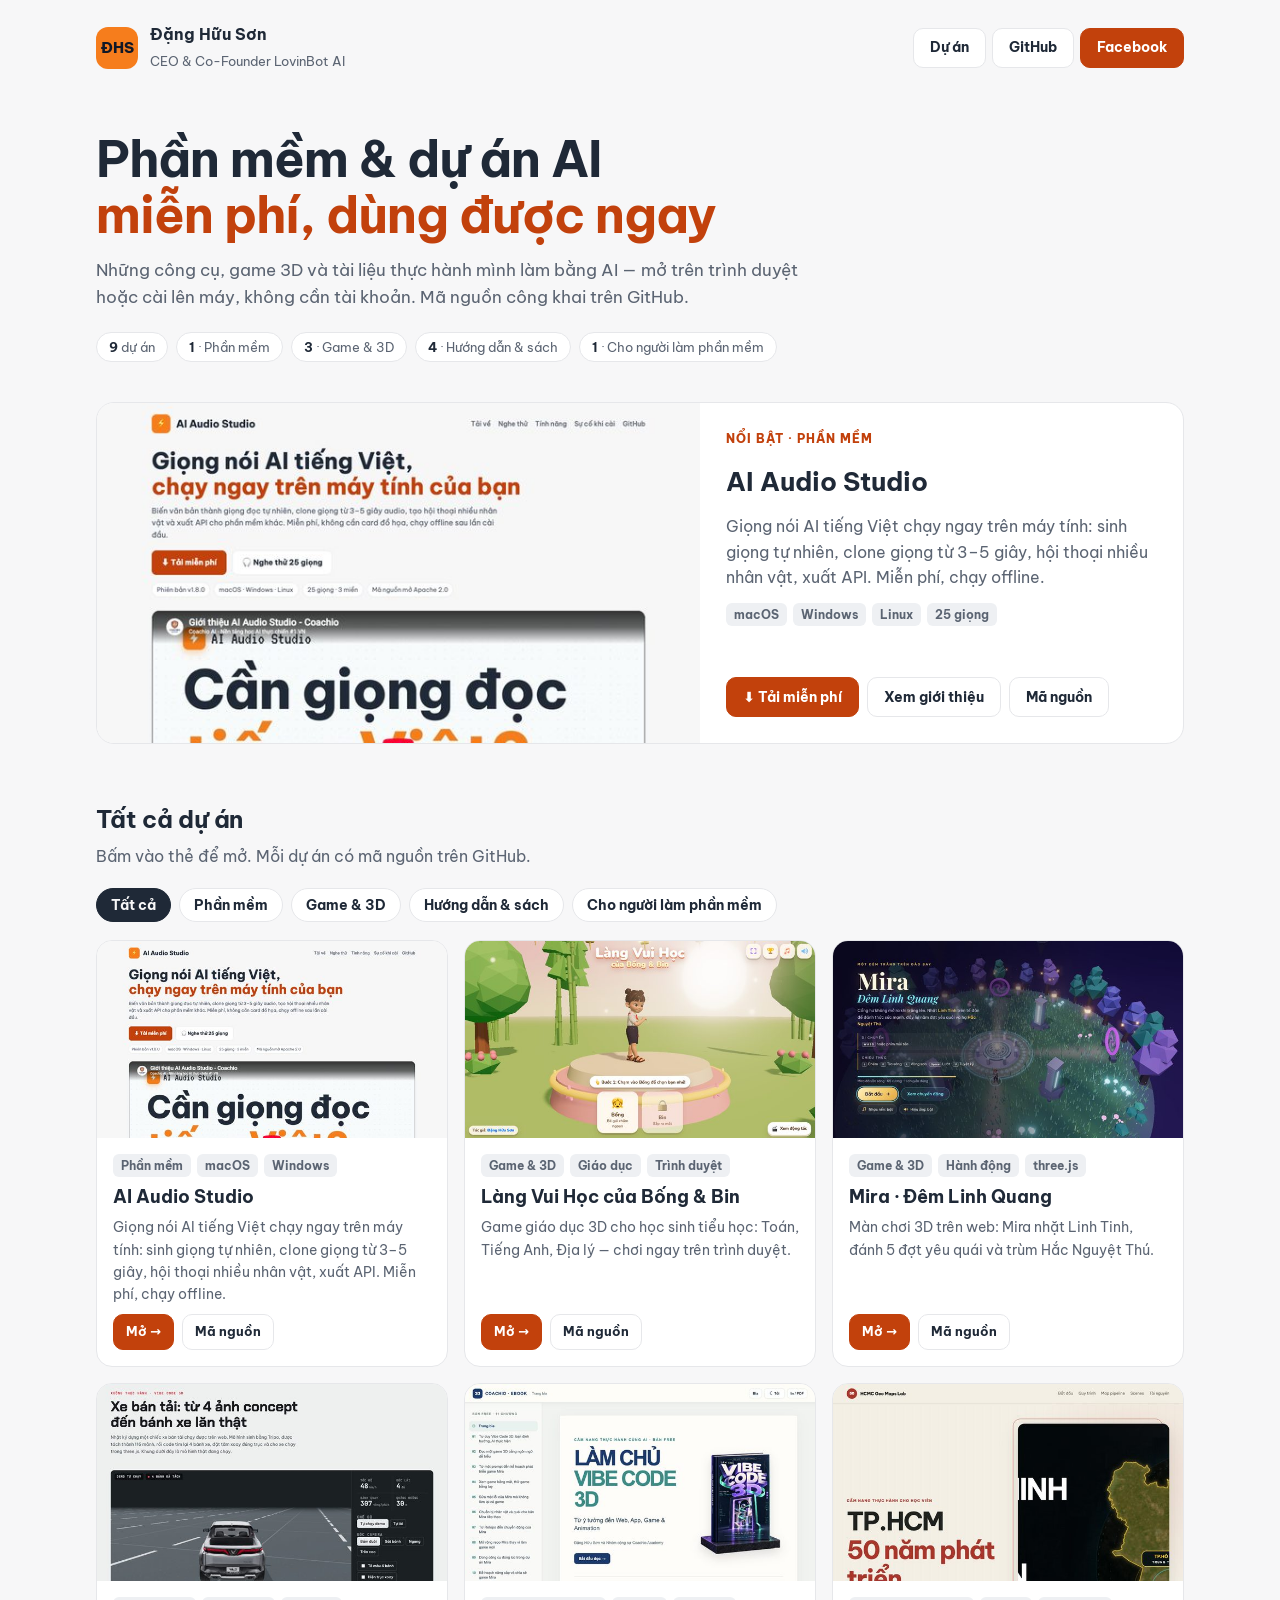
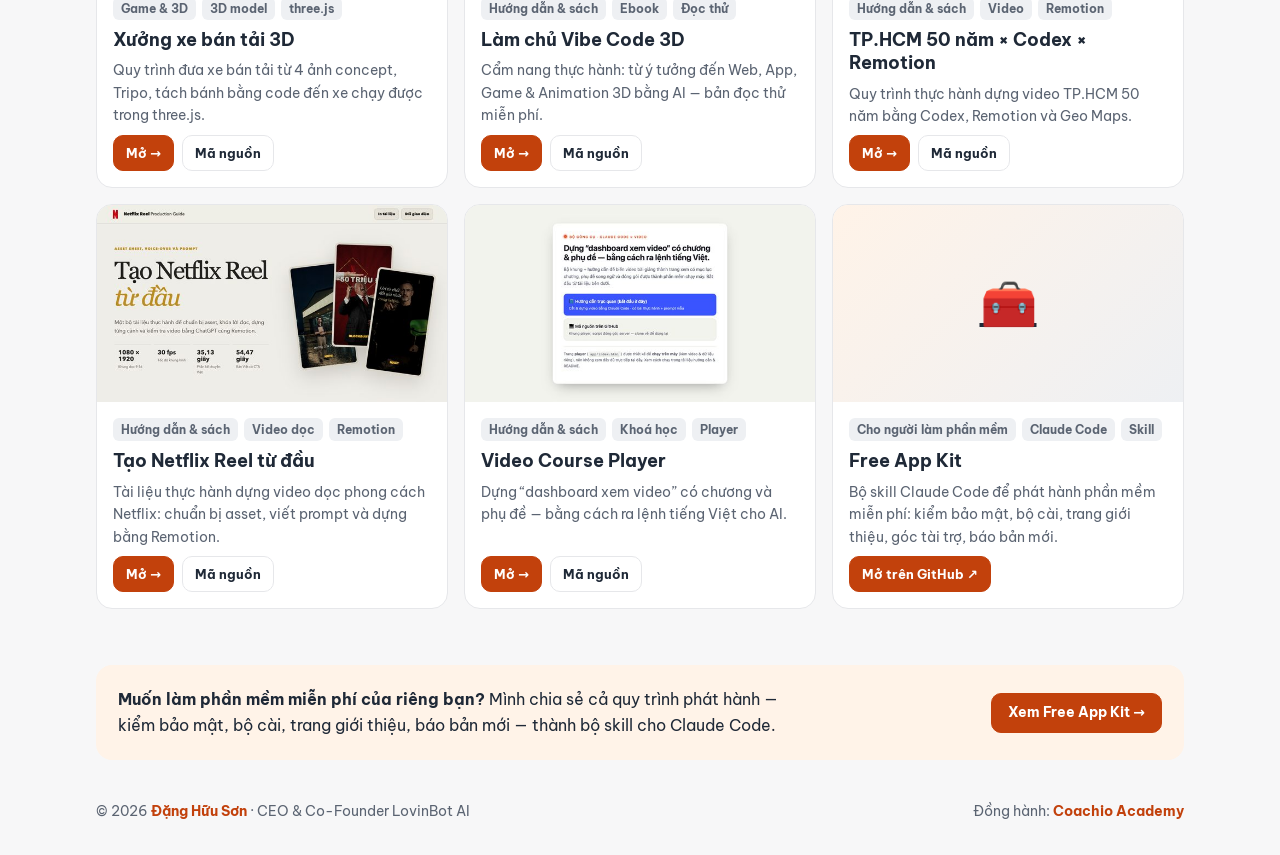
==== index.html @ 77b94af9 "Trang chủ app.danghuuson.com: tổng hợp dự án - index.html đọc projects.json: dự án nổi bật, lọc theo" ====
<!doctype html>
<html lang="vi">
<head>
<meta charset="utf-8">
<meta name="viewport" content="width=device-width, initial-scale=1">
<title>Đặng Hữu Sơn — Ứng dụng & dự án AI miễn phí</title>
<meta name="description" content="Phần mềm, game 3D và tài liệu thực hành AI miễn phí của Đặng Hữu Sơn — CEO & Co-Founder LovinBot AI. AI Audio Studio, Làng Vui Học, Vibe Code 3D…">
<meta property="og:title" content="Đặng Hữu Sơn — Ứng dụng & dự án AI miễn phí">
<meta property="og:description" content="Phần mềm, game 3D và tài liệu thực hành AI miễn phí.">
<meta property="og:image" content="https://app.danghuuson.com/assets/projects/vieneu-audio-studio.jpg">
<meta property="og:url" content="https://app.danghuuson.com/">
<link rel="icon" href="data:image/svg+xml,<svg xmlns='http://www.w3.org/2000/svg' viewBox='0 0 100 100'><text y='.9em' font-size='90'>⚡</text></svg>">
<link rel="preconnect" href="https://fonts.googleapis.com"><link rel="preconnect" href="https://fonts.gstatic.com" crossorigin>
<link href="https://fonts.googleapis.com/css2?family=Be+Vietnam+Pro:wght@400;500;700;800&display=swap" rel="stylesheet">
<style>
:root {
  --bg: #F7F7F8; --surface: #FFFFFF; --border: #E6E7EA; --text: #1F2937; --muted: #5B6472;
  --brand: #F67D1C; --ink: #C2410C; --soft: #FFF3E8; --chip: #EEF0F3;
}
@media (prefers-color-scheme: dark) {
  :root { --bg: #0F1115; --surface: #171A20; --border: #2A2F38; --text: #E8EAED; --muted: #A3AAB5;
          --ink: #FB923C; --soft: #2A2017; --chip: #232831; }
}
* { box-sizing: border-box; }
body { margin: 0; font: 16px/1.6 "Be Vietnam Pro", system-ui, sans-serif; color: var(--text); background: var(--bg); }
a { color: inherit; }
.wrap { max-width: 1120px; margin: 0 auto; padding: 0 16px; }
header.top { display: flex; align-items: center; justify-content: space-between; gap: 12px; padding: 22px 0; flex-wrap: wrap; }
.me { display: flex; align-items: center; gap: 12px; text-decoration: none; }
.avatar { width: 42px; height: 42px; border-radius: 12px; background: var(--brand); color: #111827; display: grid; place-items: center; font-weight: 800; font-size: 15px; }
.me b { display: block; font-size: 16px; }
.me small { color: var(--muted); font-size: 13px; }
.top nav { display: flex; gap: 6px; flex-wrap: wrap; }
.btn { display: inline-flex; align-items: center; gap: 6px; min-height: 40px; padding: 0 16px; border-radius: 10px; text-decoration: none;
       font-weight: 700; font-size: 14px; border: 1px solid var(--border); background: var(--surface); color: var(--text); }
.btn.primary { background: var(--ink); border-color: var(--ink); color: #fff; }
.btn:hover { border-color: var(--muted); }
.hero { padding: 36px 0 12px; }
.hero h1 { font-size: clamp(30px, 5vw, 50px); line-height: 1.12; margin: 0 0 14px; letter-spacing: -0.02em; }
.hero h1 em { font-style: normal; color: var(--ink); }
.hero p { color: var(--muted); max-width: 720px; margin: 0 0 20px; font-size: 17px; }
.stats { display: flex; gap: 8px; flex-wrap: wrap; }
.stat { font-size: 13px; padding: 4px 12px; border-radius: 999px; background: var(--surface); border: 1px solid var(--border); color: var(--muted); }
.stat b { color: var(--text); }
h2 { font-size: 24px; margin: 56px 0 6px; letter-spacing: -0.01em; scroll-margin-top: 16px; }
.lead { color: var(--muted); margin: 0 0 18px; }
.featured { display: grid; grid-template-columns: 1.25fr 1fr; gap: 0; overflow: hidden; border-radius: 18px;
            border: 1px solid var(--border); background: var(--surface); margin-top: 28px; }
.featured img { width: 100%; height: 100%; object-fit: cover; display: block; min-height: 260px; }
.featured .body { padding: 26px; display: flex; flex-direction: column; gap: 12px; }
.featured h3 { margin: 0; font-size: 26px; }
.featured p { margin: 0; color: var(--muted); }
.kicker { font-size: 12px; font-weight: 800; letter-spacing: 1px; text-transform: uppercase; color: var(--ink); }
.tags { display: flex; gap: 6px; flex-wrap: wrap; }
.tag { font-size: 12px; font-weight: 700; padding: 2px 8px; border-radius: 6px; background: var(--chip); color: var(--muted); }
.actions { display: flex; gap: 8px; flex-wrap: wrap; margin-top: auto; }
@media (max-width: 760px) { .featured { grid-template-columns: 1fr; } .featured img { min-height: 0; aspect-ratio: 16/9; } }
.filters { display: flex; gap: 8px; overflow-x: auto; scrollbar-width: none; margin: 4px 0 18px; }
.chip { flex: none; font: 700 14px "Be Vietnam Pro", sans-serif; padding: 7px 14px; border-radius: 999px; cursor: pointer;
        border: 1px solid var(--border); background: var(--surface); color: var(--text); }
.chip[aria-pressed="true"] { background: var(--text); color: var(--bg); border-color: var(--text); }
.grid { display: grid; gap: 16px; grid-template-columns: repeat(auto-fill, minmax(300px, 1fr)); }
.card { display: flex; flex-direction: column; border-radius: 16px; overflow: hidden; border: 1px solid var(--border); background: var(--surface);
        transition: transform .15s ease, box-shadow .15s ease; }
.card:hover { transform: translateY(-2px); box-shadow: 0 10px 24px rgba(16, 24, 40, .08); }
.card[hidden] { display: none; }
.thumb { display: block; aspect-ratio: 16 / 9; background: var(--soft); overflow: hidden; }
.thumb img { width: 100%; height: 100%; object-fit: cover; display: block; transition: transform .3s ease; }
.card:hover .thumb img { transform: scale(1.03); }
.thumb.empty { display: grid; place-items: center; font-size: 46px; background: linear-gradient(135deg, var(--soft), var(--chip)); }
.card .body { padding: 16px; display: flex; flex-direction: column; gap: 8px; flex: 1; }
.card h3 { margin: 0; font-size: 18px; line-height: 1.3; }
.card h3 a { text-decoration: none; }
.card p { margin: 0; color: var(--muted); font-size: 14px; }
.card .actions .btn { min-height: 36px; padding: 0 12px; font-size: 13px; }
.about { margin-top: 56px; padding: 22px; border-radius: 16px; background: var(--soft); display: flex; gap: 16px; align-items: center; flex-wrap: wrap; justify-content: space-between; }
.about p { margin: 0; max-width: 680px; }
footer { margin: 40px 0 32px; color: var(--muted); font-size: 14px; display: flex; gap: 16px; flex-wrap: wrap; justify-content: space-between; }
footer a { color: var(--ink); font-weight: 700; text-decoration: none; }
</style>
</head>
<body>
<div class="wrap">
  <header class="top">
    <a class="me" href="/"><span class="avatar" aria-hidden="true">ĐHS</span><span><b>Đặng Hữu Sơn</b><small>CEO &amp; Co-Founder LovinBot AI</small></span></a>
    <nav>
      <a class="btn" href="#du-an">Dự án</a>
      <a class="btn" href="https://github.com/sonlovinbot" target="_blank" rel="noopener">GitHub</a>
      <a class="btn primary" href="https://www.facebook.com/danghuuson.182/" target="_blank" rel="noopener">Facebook</a>
    </nav>
  </header>

  <section class="hero">
    <h1>Phần mềm &amp; dự án AI<br><em>miễn phí, dùng được ngay</em></h1>
    <p>Những công cụ, game 3D và tài liệu thực hành mình làm bằng AI — mở trên trình duyệt hoặc cài lên máy, không cần tài khoản. Mã nguồn công khai trên GitHub.</p>
    <div class="stats" id="stats"></div>
  </section>

  <div id="featured"></div>

  <h2 id="du-an">Tất cả dự án</h2>
  <p class="lead">Bấm vào thẻ để mở. Mỗi dự án có mã nguồn trên GitHub.</p>
  <div class="filters" id="filters" role="group" aria-label="Lọc dự án"></div>
  <div class="grid" id="grid"><noscript><p>Bật JavaScript để xem danh sách, hoặc xem <a href="https://github.com/sonlovinbot?tab=repositories">các repo trên GitHub</a>.</p></noscript></div>

  <section class="about">
    <p><b>Muốn làm phần mềm miễn phí của riêng bạn?</b> Mình chia sẻ cả quy trình phát hành — kiểm bảo mật, bộ cài, trang giới thiệu, báo bản mới — thành bộ skill cho Claude Code.</p>
    <a class="btn primary" href="https://github.com/sonlovinbot/free-app-sponsor-kit" target="_blank" rel="noopener">Xem Free App Kit →</a>
  </section>

  <footer>
    <span>© 2026 <a href="https://www.facebook.com/danghuuson.182/" target="_blank" rel="noopener">Đặng Hữu Sơn</a> · CEO &amp; Co-Founder LovinBot AI</span>
    <span>Đồng hành: <a href="https://academy.coachio.ai/?utm_source=app_hub&amp;utm_medium=website&amp;utm_campaign=footer" target="_blank" rel="noopener">Coachio Academy</a></span>
  </footer>
</div>
<script>
// Danh sách dự án đọc từ projects.json — thêm dự án mới chỉ cần sửa file đó.
(async function () {
  const el = (t, c, txt) => { const e = document.createElement(t); if (c) e.className = c; if (txt) e.textContent = txt; return e; };
  const isExt = (u) => /^https?:\/\//.test(u);
  const a = (href, cls, txt) => { const x = el("a", cls, txt); x.href = href; if (isExt(href)) { x.target = "_blank"; x.rel = "noopener"; } return x; };
  let data;
  try { data = await (await fetch("projects.json", { cache: "no-store" })).json(); } catch { return; }
  const P = data.projects || [], C = data.categories || {};
  const stats = document.getElementById("stats");
  const counts = {}; P.forEach((p) => (counts[p.category] = (counts[p.category] || 0) + 1));
  const s0 = el("span", "stat"); s0.append(el("b", "", String(P.length)), document.createTextNode(" dự án")); stats.append(s0);
  Object.keys(C).forEach((k) => { if (counts[k]) { const s = el("span", "stat"); s.append(el("b", "", String(counts[k])), document.createTextNode(" · " + C[k])); stats.append(s); } });

  const f = P.find((p) => p.featured);
  if (f) {
    const box = el("article", "featured");
    const imgLink = a(f.url, "", ""); const img = el("img"); img.src = f.image; img.alt = f.title; imgLink.append(img); box.append(imgLink);
    const b = el("div", "body");
    b.append(el("span", "kicker", "Nổi bật · " + (C[f.category] || "")), el("h3", "", f.title), el("p", "", f.desc));
    const tg = el("div", "tags"); (f.tags || []).forEach((t) => tg.append(el("span", "tag", t))); b.append(tg);
    const ac = el("div", "actions");
    if (f.download) ac.append(a(f.download, "btn primary", "⬇ Tải miễn phí"));
    ac.append(a(f.url, "btn", "Xem giới thiệu"));
    if (f.repo) ac.append(a(f.repo, "btn", "Mã nguồn"));
    b.append(ac); box.append(b);
    document.getElementById("featured").append(box);
  }

  const grid = document.getElementById("grid");
  P.forEach((p) => {
    const card = el("article", "card"); card.dataset.cat = p.category;
    const th = a(p.url, "thumb" + (p.image ? "" : " empty"), p.image ? "" : "🧰");
    if (p.image) { const i = el("img"); i.src = p.image; i.alt = p.title; i.loading = "lazy"; th.append(i); }
    card.append(th);
    const b = el("div", "body");
    const tg = el("div", "tags"); tg.append(el("span", "tag", C[p.category] || p.category)); (p.tags || []).slice(0, 2).forEach((t) => tg.append(el("span", "tag", t)));
    const h = el("h3"); h.append(a(p.url, "", p.title));
    b.append(tg, h, el("p", "", p.desc));
    const ac = el("div", "actions"); ac.append(a(p.url, "btn primary", isExt(p.url) ? "Mở trên GitHub ↗" : "Mở →"));
    if (p.repo && p.repo !== p.url) ac.append(a(p.repo, "btn", "Mã nguồn"));
    b.append(ac); card.append(b); grid.append(card);
  });

  const fl = document.getElementById("filters");
  const mk = (key, label) => { const c = el("button", "chip", label); c.type = "button"; c.dataset.f = key; c.setAttribute("aria-pressed", key === "" ? "true" : "false"); fl.append(c); };
  mk("", "Tất cả"); Object.keys(C).forEach((k) => counts[k] && mk(k, C[k]));
  fl.addEventListener("click", (e) => {
    const c = e.target.closest(".chip"); if (!c) return;
    fl.querySelectorAll(".chip").forEach((x) => x.setAttribute("aria-pressed", x === c));
    grid.querySelectorAll(".card").forEach((k) => (k.hidden = !!c.dataset.f && k.dataset.cat !== c.dataset.f));
  });
})();
</script>
</body>
</html>
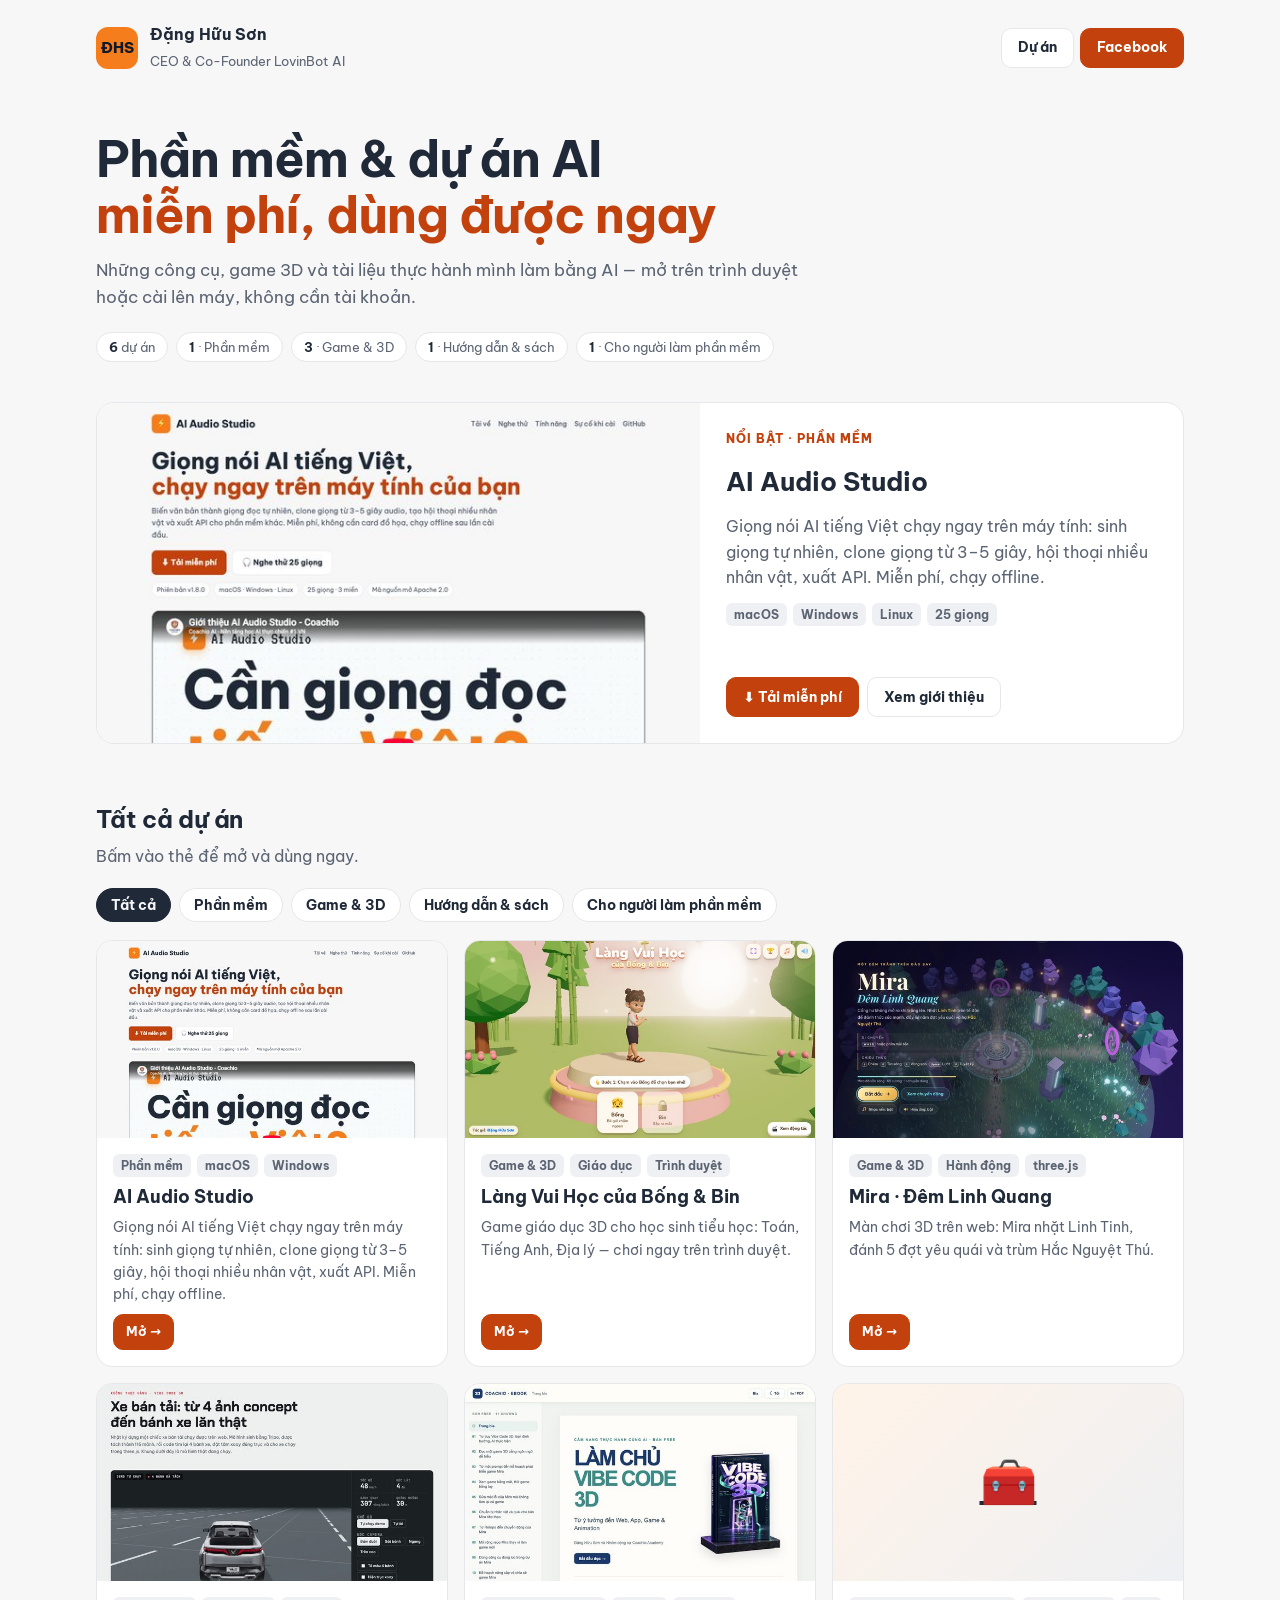
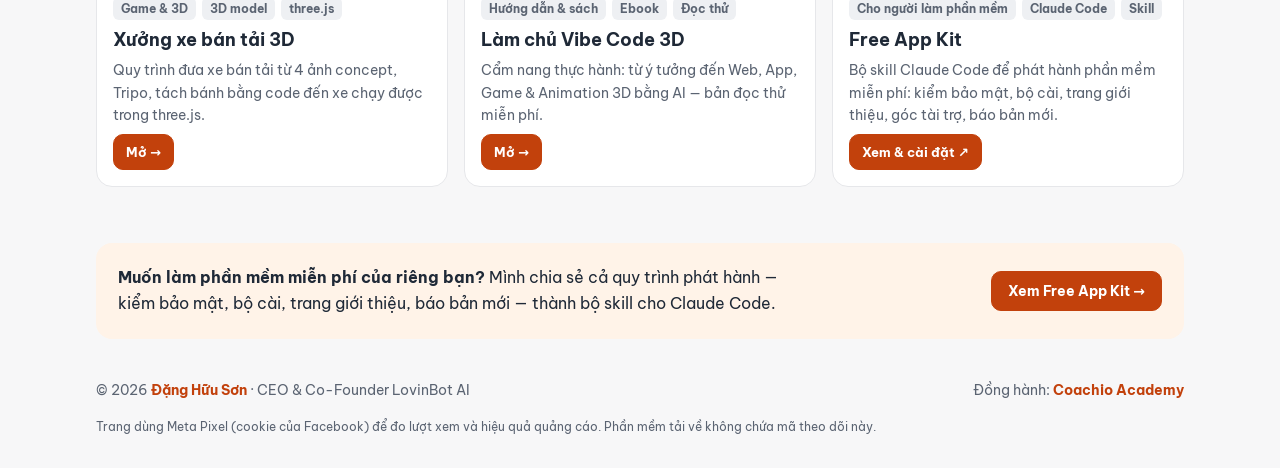
==== commit 332a6921: "Trang chủ: chỉ link sử dụng, gọn danh sách, Meta Pixel - Bỏ mọi link mã nguồn (nút Mã nguồn, nút Git" ====
--- a/index.html
+++ b/index.html
@@ -77,7 +77,25 @@
 .about p { margin: 0; max-width: 680px; }
 footer { margin: 40px 0 32px; color: var(--muted); font-size: 14px; display: flex; gap: 16px; flex-wrap: wrap; justify-content: space-between; }
 footer a { color: var(--ink); font-weight: 700; text-decoration: none; }
+footer .privacy { flex-basis: 100%; font-size: 12px; }
 </style>
+<!-- Meta Pixel Code -->
+<script>
+!function(f,b,e,v,n,t,s)
+{if(f.fbq)return;n=f.fbq=function(){n.callMethod?
+n.callMethod.apply(n,arguments):n.queue.push(arguments)};
+if(!f._fbq)f._fbq=n;n.push=n;n.loaded=!0;n.version='2.0';
+n.queue=[];t=b.createElement(e);t.async=!0;
+t.src=v;s=b.getElementsByTagName(e)[0];
+s.parentNode.insertBefore(t,s)}(window, document,'script',
+'https://connect.facebook.net/en_US/fbevents.js');
+fbq('init', '1152715006830829');
+fbq('track', 'PageView');
+</script>
+<noscript><img height="1" width="1" style="display:none"
+src="https://www.facebook.com/tr?id=1152715006830829&ev=PageView&noscript=1"
+/></noscript>
+<!-- End Meta Pixel Code -->
 </head>
 <body>
 <div class="wrap">
@@ -85,23 +103,22 @@
     <a class="me" href="/"><span class="avatar" aria-hidden="true">ĐHS</span><span><b>Đặng Hữu Sơn</b><small>CEO &amp; Co-Founder LovinBot AI</small></span></a>
     <nav>
       <a class="btn" href="#du-an">Dự án</a>
-      <a class="btn" href="https://github.com/sonlovinbot" target="_blank" rel="noopener">GitHub</a>
       <a class="btn primary" href="https://www.facebook.com/danghuuson.182/" target="_blank" rel="noopener">Facebook</a>
     </nav>
   </header>
 
   <section class="hero">
     <h1>Phần mềm &amp; dự án AI<br><em>miễn phí, dùng được ngay</em></h1>
-    <p>Những công cụ, game 3D và tài liệu thực hành mình làm bằng AI — mở trên trình duyệt hoặc cài lên máy, không cần tài khoản. Mã nguồn công khai trên GitHub.</p>
+    <p>Những công cụ, game 3D và tài liệu thực hành mình làm bằng AI — mở trên trình duyệt hoặc cài lên máy, không cần tài khoản.</p>
     <div class="stats" id="stats"></div>
   </section>
 
   <div id="featured"></div>
 
   <h2 id="du-an">Tất cả dự án</h2>
-  <p class="lead">Bấm vào thẻ để mở. Mỗi dự án có mã nguồn trên GitHub.</p>
+  <p class="lead">Bấm vào thẻ để mở và dùng ngay.</p>
   <div class="filters" id="filters" role="group" aria-label="Lọc dự án"></div>
-  <div class="grid" id="grid"><noscript><p>Bật JavaScript để xem danh sách, hoặc xem <a href="https://github.com/sonlovinbot?tab=repositories">các repo trên GitHub</a>.</p></noscript></div>
+  <div class="grid" id="grid"><noscript><p>Bật JavaScript để xem danh sách dự án.</p></noscript></div>
 
   <section class="about">
     <p><b>Muốn làm phần mềm miễn phí của riêng bạn?</b> Mình chia sẻ cả quy trình phát hành — kiểm bảo mật, bộ cài, trang giới thiệu, báo bản mới — thành bộ skill cho Claude Code.</p>
@@ -111,6 +128,7 @@
   <footer>
     <span>© 2026 <a href="https://www.facebook.com/danghuuson.182/" target="_blank" rel="noopener">Đặng Hữu Sơn</a> · CEO &amp; Co-Founder LovinBot AI</span>
     <span>Đồng hành: <a href="https://academy.coachio.ai/?utm_source=app_hub&amp;utm_medium=website&amp;utm_campaign=footer" target="_blank" rel="noopener">Coachio Academy</a></span>
+    <span class="privacy">Trang dùng Meta Pixel (cookie của Facebook) để đo lượt xem và hiệu quả quảng cáo. Phần mềm tải về không chứa mã theo dõi này.</span>
   </footer>
 </div>
 <script>
@@ -130,14 +148,13 @@
   const f = P.find((p) => p.featured);
   if (f) {
     const box = el("article", "featured");
-    const imgLink = a(f.url, "", ""); const img = el("img"); img.src = f.image; img.alt = f.title; imgLink.append(img); box.append(imgLink);
+    const imgLink = a(f.url, "", ""); imgLink.dataset.pid = f.id; const img = el("img"); img.src = f.image; img.alt = f.title; imgLink.append(img); box.append(imgLink);
     const b = el("div", "body");
     b.append(el("span", "kicker", "Nổi bật · " + (C[f.category] || "")), el("h3", "", f.title), el("p", "", f.desc));
     const tg = el("div", "tags"); (f.tags || []).forEach((t) => tg.append(el("span", "tag", t))); b.append(tg);
     const ac = el("div", "actions");
-    if (f.download) ac.append(a(f.download, "btn primary", "⬇ Tải miễn phí"));
-    ac.append(a(f.url, "btn", "Xem giới thiệu"));
-    if (f.repo) ac.append(a(f.repo, "btn", "Mã nguồn"));
+    if (f.download) { const d = a(f.download, "btn primary", "⬇ Tải miễn phí"); d.dataset.pid = f.id; d.dataset.act = "download"; ac.append(d); }
+    const v = a(f.url, "btn", "Xem giới thiệu"); v.dataset.pid = f.id; ac.append(v);
     b.append(ac); box.append(b);
     document.getElementById("featured").append(box);
   }
@@ -145,16 +162,26 @@
   const grid = document.getElementById("grid");
   P.forEach((p) => {
     const card = el("article", "card"); card.dataset.cat = p.category;
-    const th = a(p.url, "thumb" + (p.image ? "" : " empty"), p.image ? "" : "🧰");
+    const th = a(p.url, "thumb" + (p.image ? "" : " empty"), p.image ? "" : "🧰"); th.dataset.pid = p.id;
     if (p.image) { const i = el("img"); i.src = p.image; i.alt = p.title; i.loading = "lazy"; th.append(i); }
     card.append(th);
     const b = el("div", "body");
     const tg = el("div", "tags"); tg.append(el("span", "tag", C[p.category] || p.category)); (p.tags || []).slice(0, 2).forEach((t) => tg.append(el("span", "tag", t)));
-    const h = el("h3"); h.append(a(p.url, "", p.title));
+    const h = el("h3"); const ht = a(p.url, "", p.title); ht.dataset.pid = p.id; h.append(ht);
     b.append(tg, h, el("p", "", p.desc));
-    const ac = el("div", "actions"); ac.append(a(p.url, "btn primary", isExt(p.url) ? "Mở trên GitHub ↗" : "Mở →"));
-    if (p.repo && p.repo !== p.url) ac.append(a(p.repo, "btn", "Mã nguồn"));
+    const ac = el("div", "actions"); const op = a(p.url, "btn primary", p.cta || (isExt(p.url) ? "Mở ↗" : "Mở →")); op.dataset.pid = p.id; ac.append(op);
     b.append(ac); card.append(b); grid.append(card);
+  });
+
+  // Meta Pixel: ghi nhận dự án được mở / tải (bị trình chặn quảng cáo chặn thì bỏ qua).
+  document.addEventListener("click", (e) => {
+    const link = e.target.closest("a[data-pid]");
+    if (!link || typeof window.fbq !== "function") return;
+    const p = P.find((x) => x.id === link.dataset.pid);
+    if (!p) return;
+    const info = { content_ids: [p.id], content_name: p.title, content_category: C[p.category] || p.category, content_type: "product" };
+    if (link.dataset.act === "download") window.fbq("trackCustom", "DownloadClick", info);
+    else window.fbq("track", "ViewContent", info);
   });
 
   const fl = document.getElementById("filters");
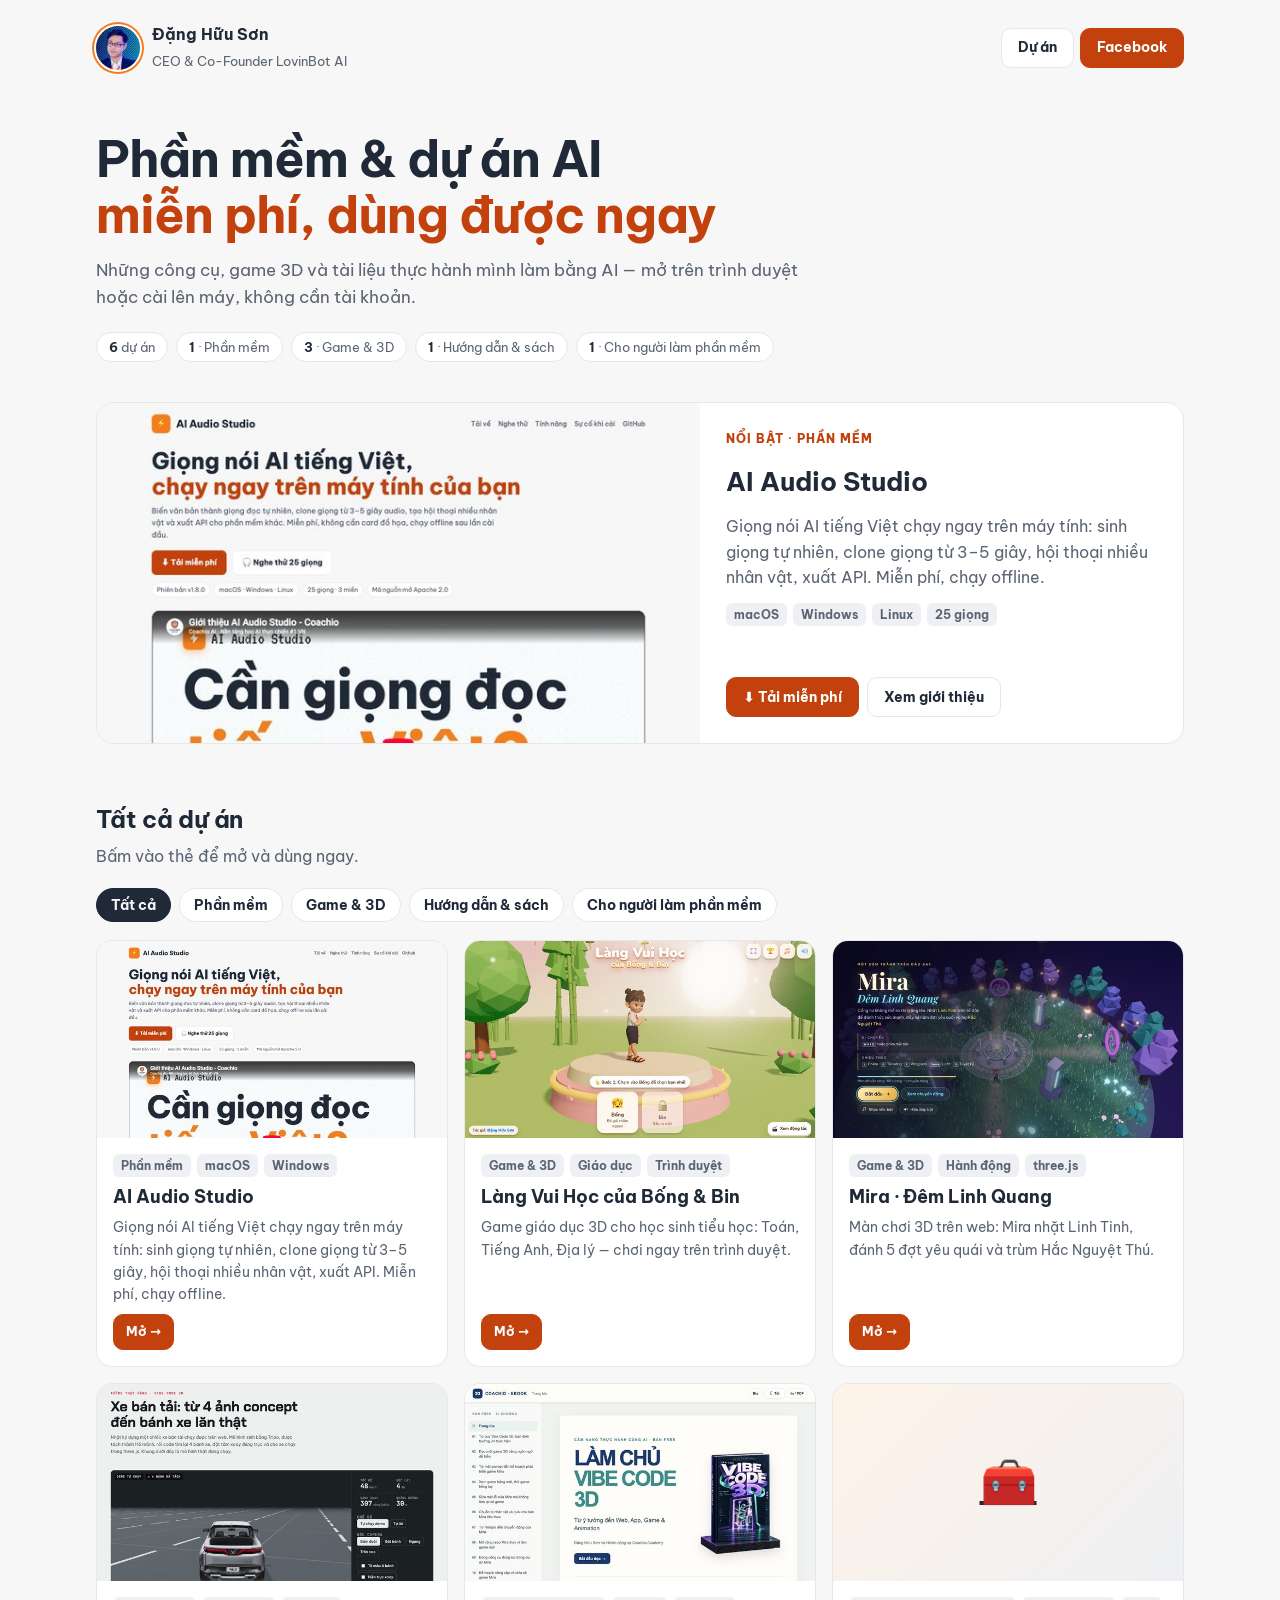
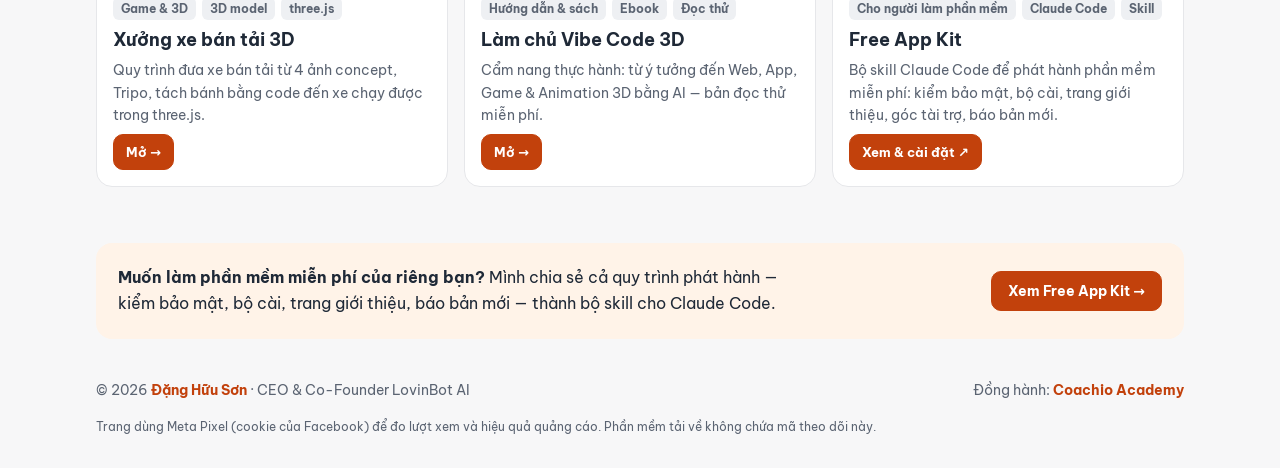
==== commit b8df9ca1: "Trang chủ: ảnh đại diện tròn làm logo + favicon Co-Authored-By: Claude Opus 5.5 <noreply@anthropic.c" ====
--- a/index.html
+++ b/index.html
@@ -7,9 +7,11 @@
 <meta name="description" content="Phần mềm, game 3D và tài liệu thực hành AI miễn phí của Đặng Hữu Sơn — CEO & Co-Founder LovinBot AI. AI Audio Studio, Làng Vui Học, Vibe Code 3D…">
 <meta property="og:title" content="Đặng Hữu Sơn — Ứng dụng & dự án AI miễn phí">
 <meta property="og:description" content="Phần mềm, game 3D và tài liệu thực hành AI miễn phí.">
-<meta property="og:image" content="https://app.danghuuson.com/assets/projects/vieneu-audio-studio.jpg">
+<meta property="og:image" content="https://app.danghuuson.com/assets/brand/avatar.jpg">
 <meta property="og:url" content="https://app.danghuuson.com/">
-<link rel="icon" href="data:image/svg+xml,<svg xmlns='http://www.w3.org/2000/svg' viewBox='0 0 100 100'><text y='.9em' font-size='90'>⚡</text></svg>">
+<link rel="icon" type="image/png" sizes="64x64" href="/assets/brand/favicon-64.png">
+<link rel="icon" type="image/png" sizes="32x32" href="/assets/brand/favicon-32.png">
+<link rel="apple-touch-icon" href="/assets/brand/apple-touch-icon.png">
 <link rel="preconnect" href="https://fonts.googleapis.com"><link rel="preconnect" href="https://fonts.gstatic.com" crossorigin>
 <link href="https://fonts.googleapis.com/css2?family=Be+Vietnam+Pro:wght@400;500;700;800&display=swap" rel="stylesheet">
 <style>
@@ -27,7 +29,7 @@
 .wrap { max-width: 1120px; margin: 0 auto; padding: 0 16px; }
 header.top { display: flex; align-items: center; justify-content: space-between; gap: 12px; padding: 22px 0; flex-wrap: wrap; }
 .me { display: flex; align-items: center; gap: 12px; text-decoration: none; }
-.avatar { width: 42px; height: 42px; border-radius: 12px; background: var(--brand); color: #111827; display: grid; place-items: center; font-weight: 800; font-size: 15px; }
+.avatar { width: 44px; height: 44px; border-radius: 50%; object-fit: cover; display: block; box-shadow: 0 0 0 2px var(--surface), 0 0 0 4px var(--brand); }
 .me b { display: block; font-size: 16px; }
 .me small { color: var(--muted); font-size: 13px; }
 .top nav { display: flex; gap: 6px; flex-wrap: wrap; }
@@ -100,7 +102,7 @@
 <body>
 <div class="wrap">
   <header class="top">
-    <a class="me" href="/"><span class="avatar" aria-hidden="true">ĐHS</span><span><b>Đặng Hữu Sơn</b><small>CEO &amp; Co-Founder LovinBot AI</small></span></a>
+    <a class="me" href="/"><img class="avatar" src="/assets/brand/avatar.jpg" alt="Đặng Hữu Sơn" width="44" height="44"><span><b>Đặng Hữu Sơn</b><small>CEO &amp; Co-Founder LovinBot AI</small></span></a>
     <nav>
       <a class="btn" href="#du-an">Dự án</a>
       <a class="btn primary" href="https://www.facebook.com/danghuuson.182/" target="_blank" rel="noopener">Facebook</a>
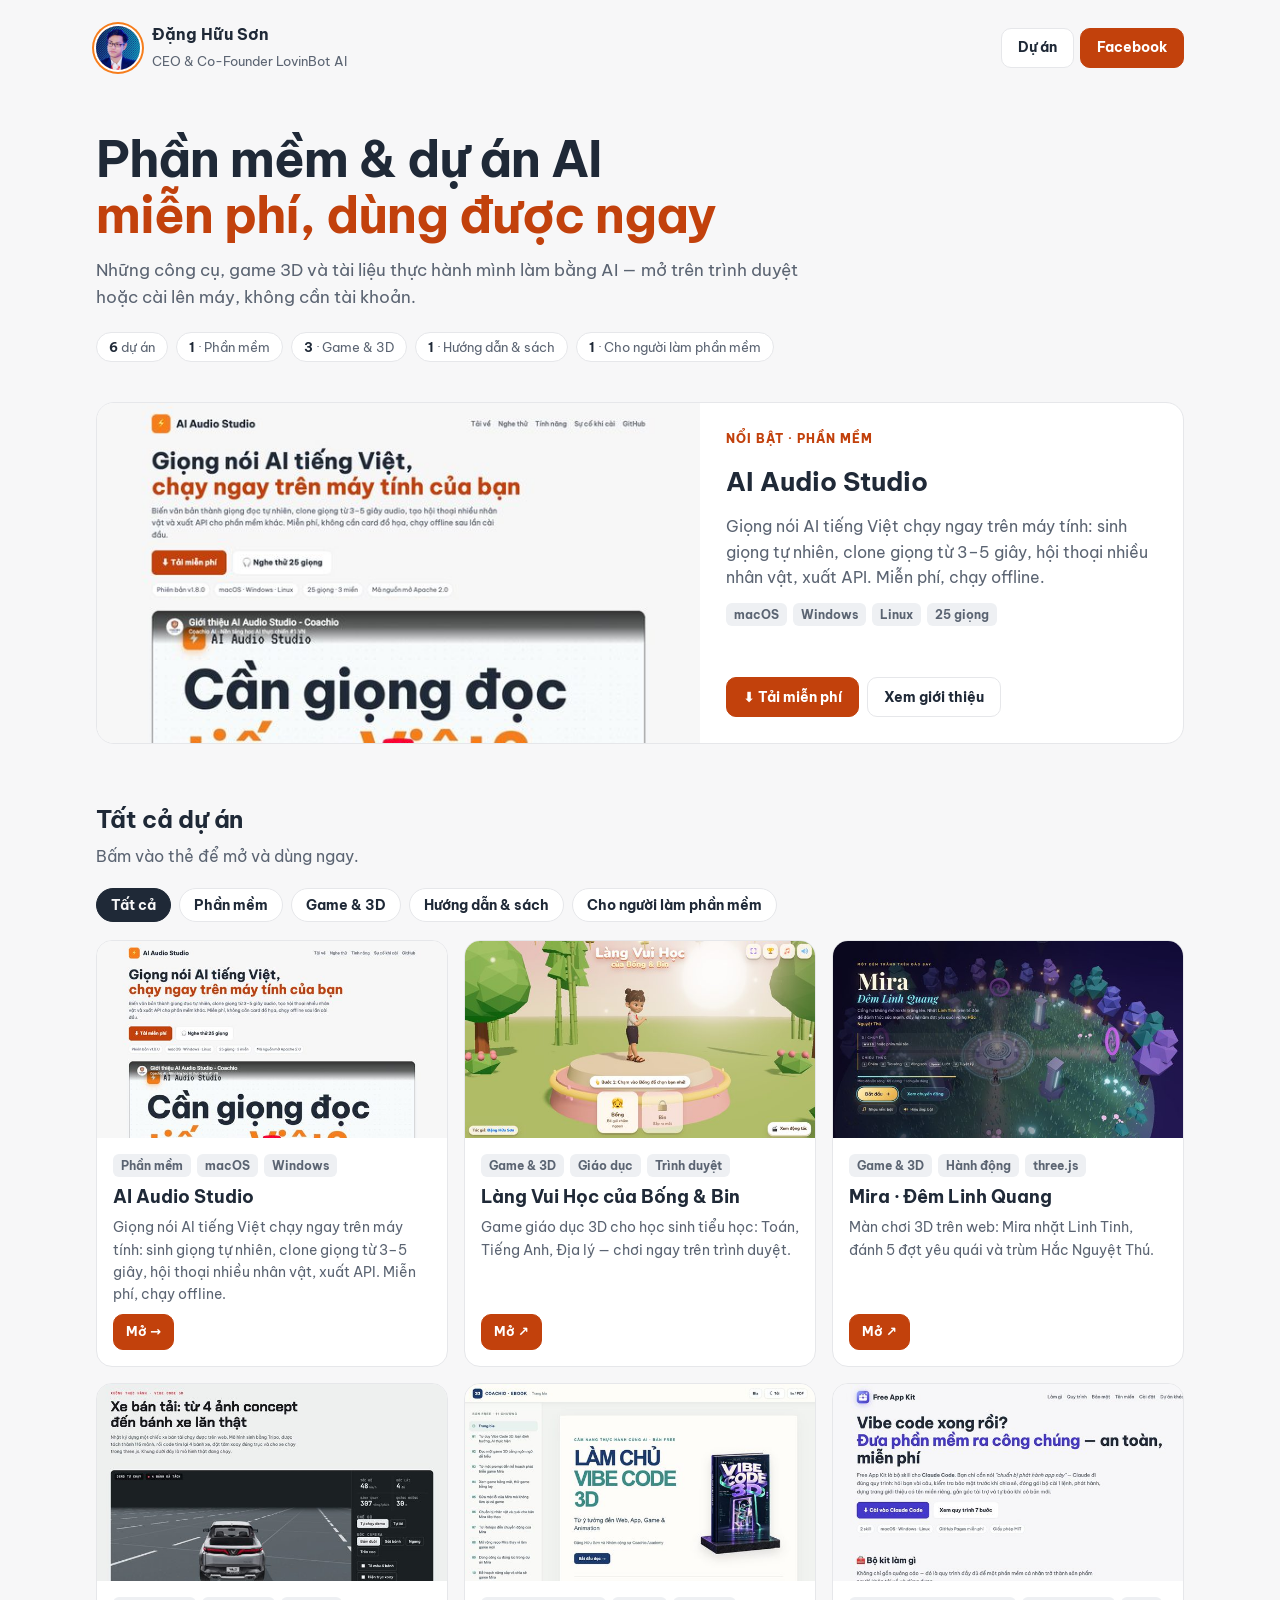
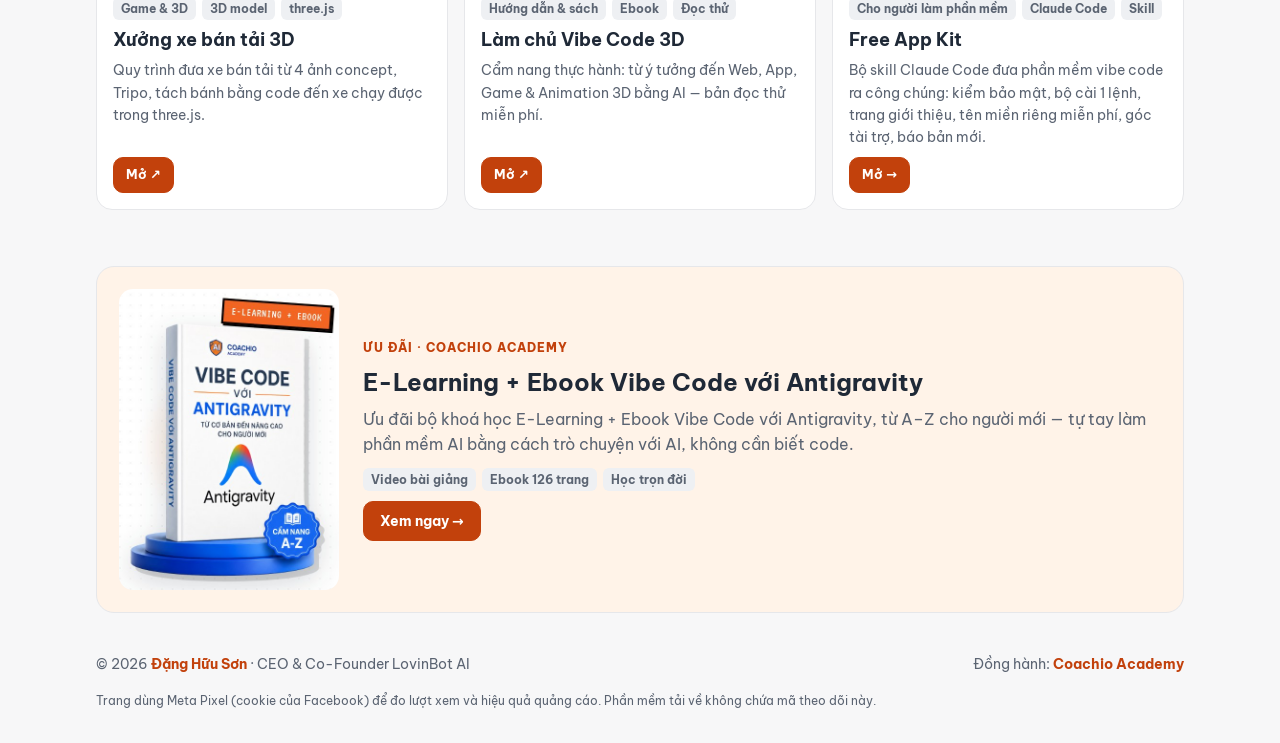
==== commit 2385ba78: "Trang chủ: thay khối Free App Kit bằng ưu đãi E-Learning + Ebook Antigravity - Khối ưu đãi có ảnh sá" ====
--- a/index.html
+++ b/index.html
@@ -75,8 +75,14 @@
 .card h3 a { text-decoration: none; }
 .card p { margin: 0; color: var(--muted); font-size: 14px; }
 .card .actions .btn { min-height: 36px; padding: 0 12px; font-size: 13px; }
-.about { margin-top: 56px; padding: 22px; border-radius: 16px; background: var(--soft); display: flex; gap: 16px; align-items: center; flex-wrap: wrap; justify-content: space-between; }
-.about p { margin: 0; max-width: 680px; }
+.promo { margin-top: 56px; display: grid; grid-template-columns: 220px 1fr; gap: 24px; align-items: center;
+         padding: 22px; border-radius: 18px; background: var(--soft); border: 1px solid var(--border); }
+.promo-img { display: block; background: #fff; border-radius: 14px; overflow: hidden; }
+.promo-img img { display: block; width: 100%; height: auto; }
+.promo-body { display: flex; flex-direction: column; gap: 10px; }
+.promo h3 { margin: 0; font-size: 24px; line-height: 1.25; }
+.promo p { margin: 0; color: var(--muted); }
+@media (max-width: 640px) { .promo { grid-template-columns: 1fr; } .promo-img { max-width: 220px; } }
 footer { margin: 40px 0 32px; color: var(--muted); font-size: 14px; display: flex; gap: 16px; flex-wrap: wrap; justify-content: space-between; }
 footer a { color: var(--ink); font-weight: 700; text-decoration: none; }
 footer .privacy { flex-basis: 100%; font-size: 12px; }
@@ -122,9 +128,15 @@
   <div class="filters" id="filters" role="group" aria-label="Lọc dự án"></div>
   <div class="grid" id="grid"><noscript><p>Bật JavaScript để xem danh sách dự án.</p></noscript></div>
 
-  <section class="about">
-    <p><b>Muốn làm phần mềm miễn phí của riêng bạn?</b> Mình chia sẻ cả quy trình phát hành — kiểm bảo mật, bộ cài, trang giới thiệu, báo bản mới — thành bộ skill cho Claude Code.</p>
-    <a class="btn primary" href="https://github.com/sonlovinbot/free-app-sponsor-kit" target="_blank" rel="noopener">Xem Free App Kit →</a>
+  <section class="promo" aria-label="Ưu đãi khoá học">
+    <a class="promo-img" href="https://academy.coachio.ai/funnels/cam-nang-vibe-code-antigravity-a-z?utm_source=app_hub&amp;utm_medium=website&amp;utm_campaign=antigravity-ebook&amp;utm_content=hub-promo" target="_blank" rel="noopener" data-promo="antigravity-ebook"><img src="assets/promo/antigravity-ebook.jpg" alt="Ebook Vibe Code với Antigravity" loading="lazy" width="230" height="315"></a>
+    <div class="promo-body">
+      <span class="kicker">Ưu đãi · Coachio Academy</span>
+      <h3>E-Learning + Ebook Vibe Code với Antigravity</h3>
+      <p>Ưu đãi bộ khoá học E-Learning + Ebook Vibe Code với Antigravity, từ A–Z cho người mới — tự tay làm phần mềm AI bằng cách trò chuyện với AI, không cần biết code.</p>
+      <div class="tags"><span class="tag">Video bài giảng</span><span class="tag">Ebook 126 trang</span><span class="tag">Học trọn đời</span></div>
+      <div class="actions"><a class="btn primary" href="https://academy.coachio.ai/funnels/cam-nang-vibe-code-antigravity-a-z?utm_source=app_hub&amp;utm_medium=website&amp;utm_campaign=antigravity-ebook&amp;utm_content=hub-promo" target="_blank" rel="noopener" data-promo="antigravity-ebook">Xem ngay →</a></div>
+    </div>
   </section>
 
   <footer>
@@ -177,6 +189,8 @@
 
   // Meta Pixel: ghi nhận dự án được mở / tải (bị trình chặn quảng cáo chặn thì bỏ qua).
   document.addEventListener("click", (e) => {
+    const pr = e.target.closest("a[data-promo]");
+    if (pr && typeof window.fbq === "function") window.fbq("trackCustom", "PromoClick", { content_name: pr.dataset.promo, content_category: "promo" });
     const link = e.target.closest("a[data-pid]");
     if (!link || typeof window.fbq !== "function") return;
     const p = P.find((x) => x.id === link.dataset.pid);
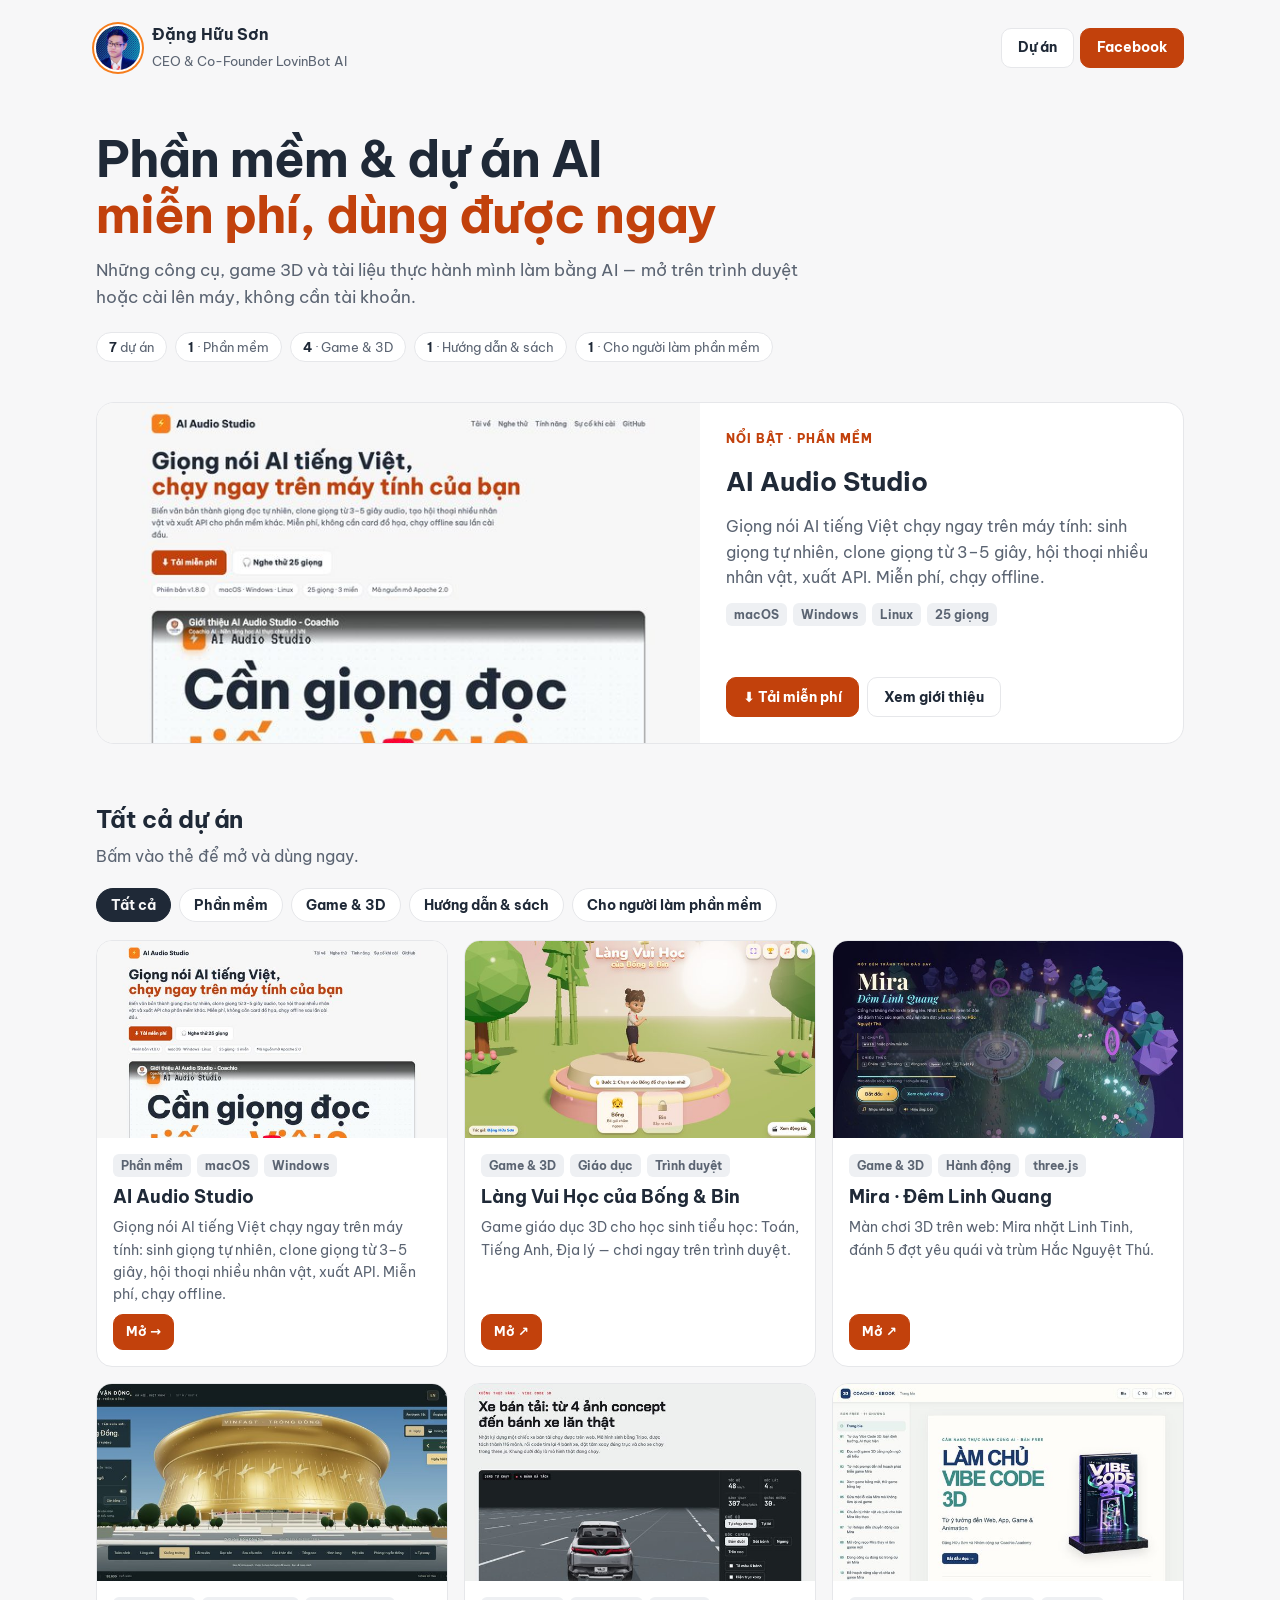
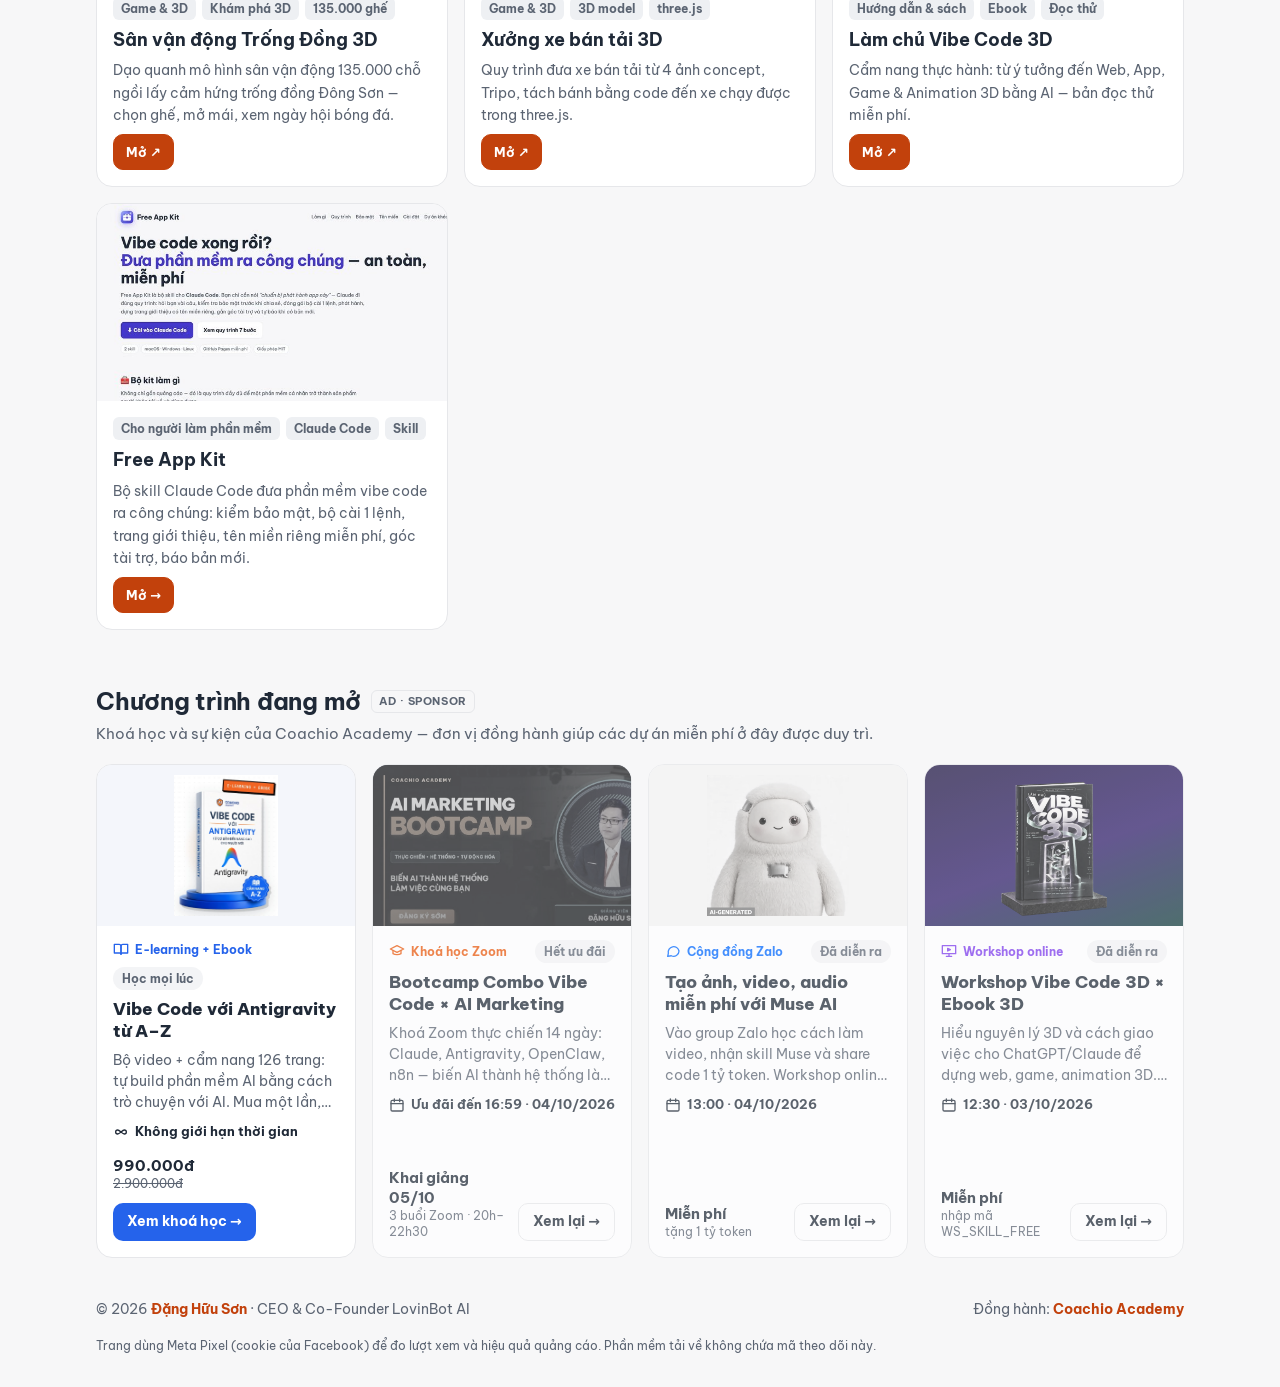
==== commit 29de263a: "Khung tài trợ dùng chung (sponsors/): trang chủ hiện 4 chương trình Coachio sponsors.json điều khiển" ====
--- a/index.html
+++ b/index.html
@@ -75,14 +75,6 @@
 .card h3 a { text-decoration: none; }
 .card p { margin: 0; color: var(--muted); font-size: 14px; }
 .card .actions .btn { min-height: 36px; padding: 0 12px; font-size: 13px; }
-.promo { margin-top: 56px; display: grid; grid-template-columns: 220px 1fr; gap: 24px; align-items: center;
-         padding: 22px; border-radius: 18px; background: var(--soft); border: 1px solid var(--border); }
-.promo-img { display: block; background: #fff; border-radius: 14px; overflow: hidden; }
-.promo-img img { display: block; width: 100%; height: auto; }
-.promo-body { display: flex; flex-direction: column; gap: 10px; }
-.promo h3 { margin: 0; font-size: 24px; line-height: 1.25; }
-.promo p { margin: 0; color: var(--muted); }
-@media (max-width: 640px) { .promo { grid-template-columns: 1fr; } .promo-img { max-width: 220px; } }
 footer { margin: 40px 0 32px; color: var(--muted); font-size: 14px; display: flex; gap: 16px; flex-wrap: wrap; justify-content: space-between; }
 footer a { color: var(--ink); font-weight: 700; text-decoration: none; }
 footer .privacy { flex-basis: 100%; font-size: 12px; }
@@ -128,16 +120,7 @@
   <div class="filters" id="filters" role="group" aria-label="Lọc dự án"></div>
   <div class="grid" id="grid"><noscript><p>Bật JavaScript để xem danh sách dự án.</p></noscript></div>
 
-  <section class="promo" aria-label="Ưu đãi khoá học">
-    <a class="promo-img" href="https://academy.coachio.ai/funnels/cam-nang-vibe-code-antigravity-a-z?utm_source=app_hub&amp;utm_medium=website&amp;utm_campaign=antigravity-ebook&amp;utm_content=hub-promo" target="_blank" rel="noopener" data-promo="antigravity-ebook"><img src="assets/promo/antigravity-ebook.jpg" alt="Ebook Vibe Code với Antigravity" loading="lazy" width="230" height="315"></a>
-    <div class="promo-body">
-      <span class="kicker">Ưu đãi · Coachio Academy</span>
-      <h3>E-Learning + Ebook Vibe Code với Antigravity</h3>
-      <p>Ưu đãi bộ khoá học E-Learning + Ebook Vibe Code với Antigravity, từ A–Z cho người mới — tự tay làm phần mềm AI bằng cách trò chuyện với AI, không cần biết code.</p>
-      <div class="tags"><span class="tag">Video bài giảng</span><span class="tag">Ebook 126 trang</span><span class="tag">Học trọn đời</span></div>
-      <div class="actions"><a class="btn primary" href="https://academy.coachio.ai/funnels/cam-nang-vibe-code-antigravity-a-z?utm_source=app_hub&amp;utm_medium=website&amp;utm_campaign=antigravity-ebook&amp;utm_content=hub-promo" target="_blank" rel="noopener" data-promo="antigravity-ebook">Xem ngay →</a></div>
-    </div>
-  </section>
+  <div data-sponsor-page="hub"></div>
 
   <footer>
     <span>© 2026 <a href="https://www.facebook.com/danghuuson.182/" target="_blank" rel="noopener">Đặng Hữu Sơn</a> · CEO &amp; Co-Founder LovinBot AI</span>
@@ -210,5 +193,6 @@
   });
 })();
 </script>
+<script src="/sponsors/sponsors.js" defer></script>
 </body>
 </html>
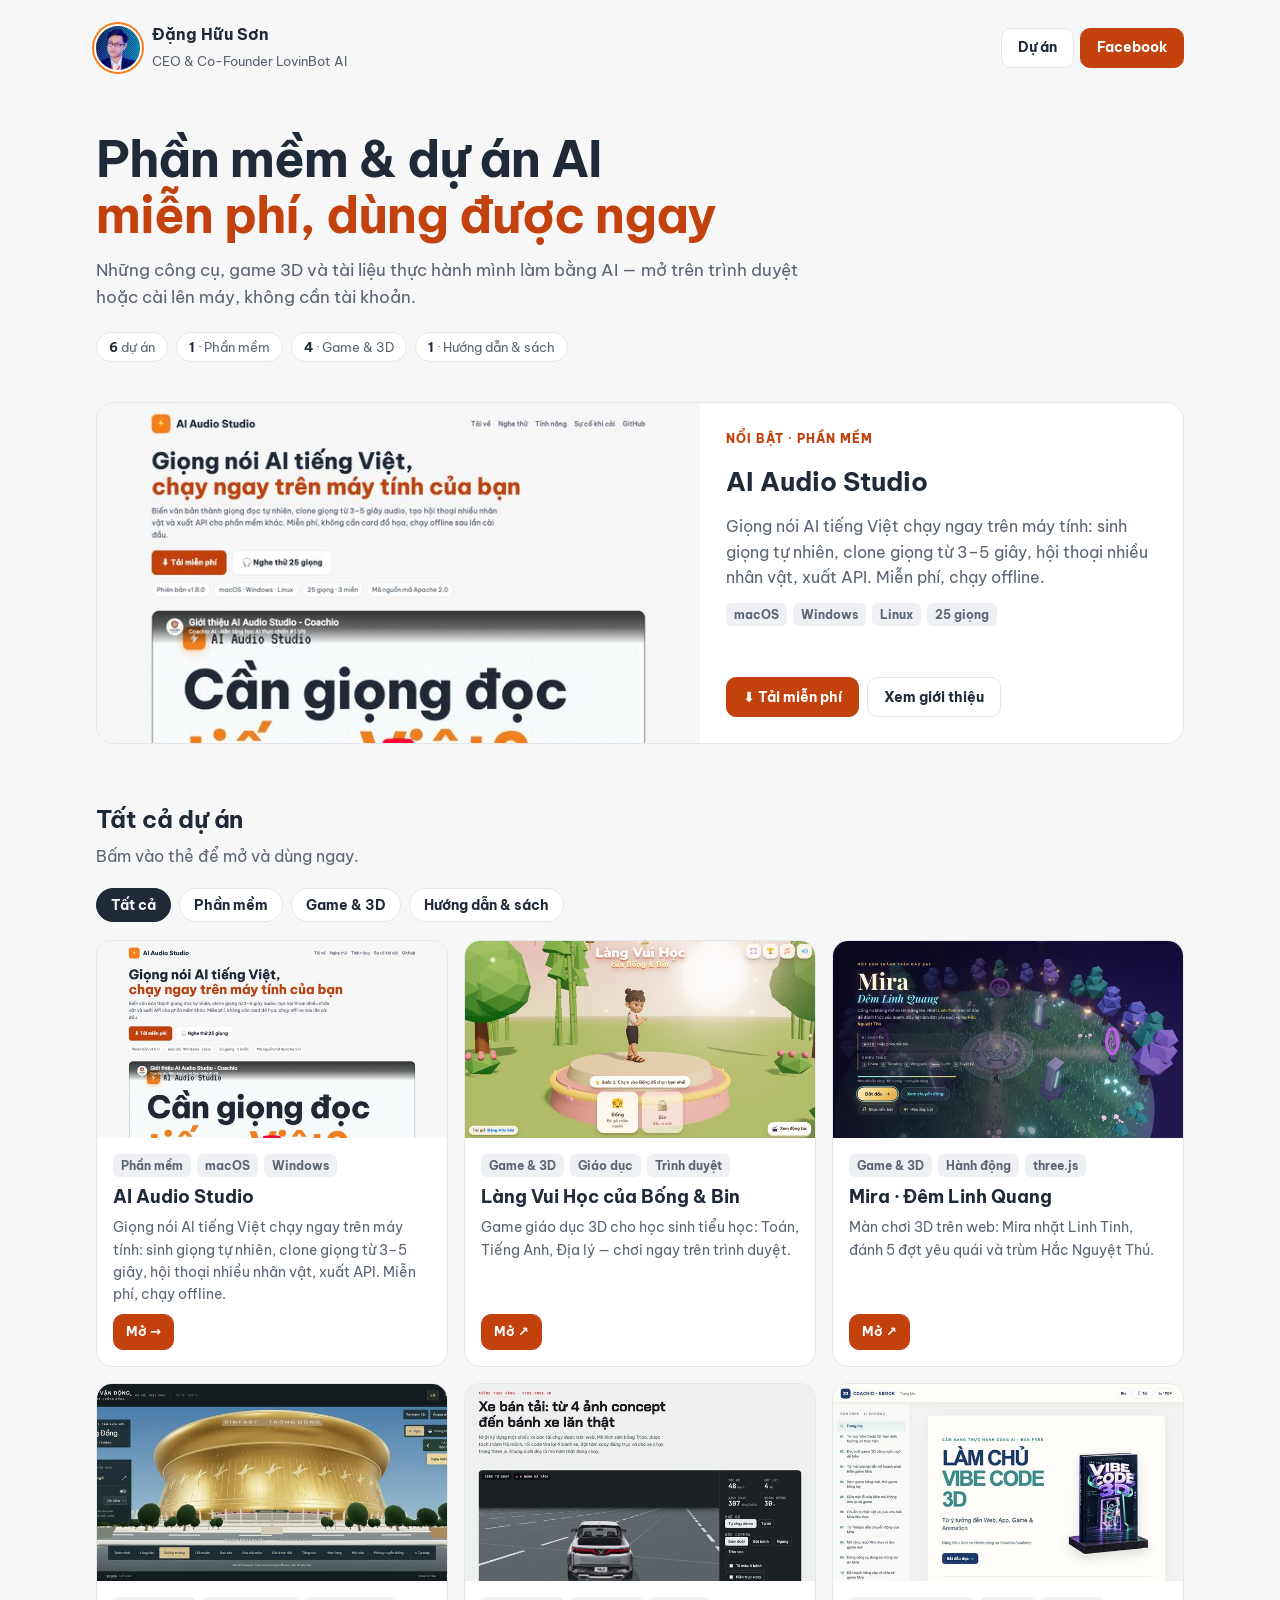
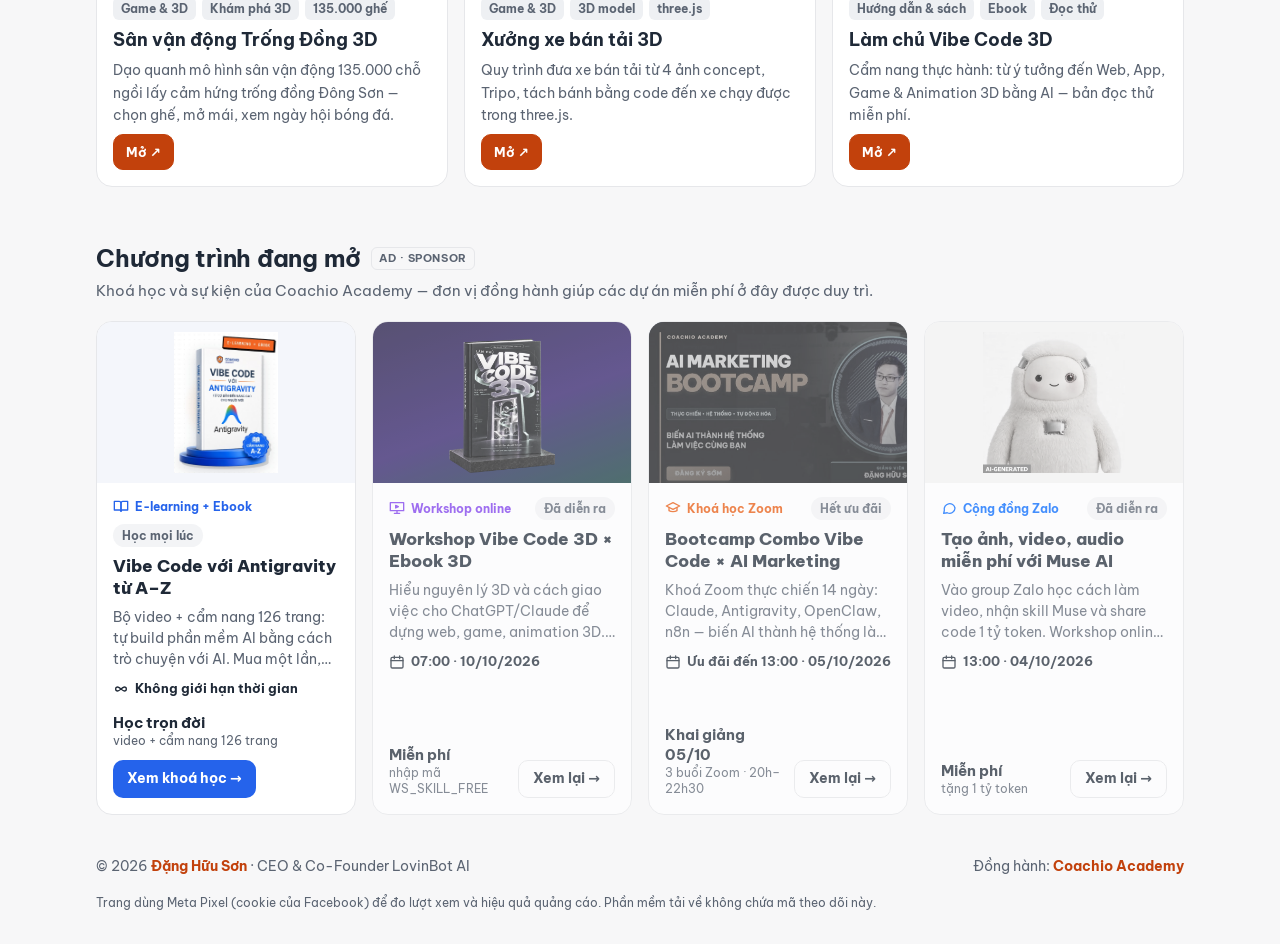
==== commit 364dc097: "Quảng cáo: Bootcamp gia hạn tới 20:00 5/10, Workshop 3D dời sang 14:00 10/10; tạm ẩn Free App Kit kh" ====
--- a/index.html
+++ b/index.html
@@ -136,7 +136,7 @@
   const a = (href, cls, txt) => { const x = el("a", cls, txt); x.href = href; if (isExt(href)) { x.target = "_blank"; x.rel = "noopener"; } return x; };
   let data;
   try { data = await (await fetch("projects.json", { cache: "no-store" })).json(); } catch { return; }
-  const P = data.projects || [], C = data.categories || {};
+  const P = (data.projects || []).filter((p) => !p.hidden), C = data.categories || {};  // "hidden": true = tạm ẩn
   const stats = document.getElementById("stats");
   const counts = {}; P.forEach((p) => (counts[p.category] = (counts[p.category] || 0) + 1));
   const s0 = el("span", "stat"); s0.append(el("b", "", String(P.length)), document.createTextNode(" dự án")); stats.append(s0);
